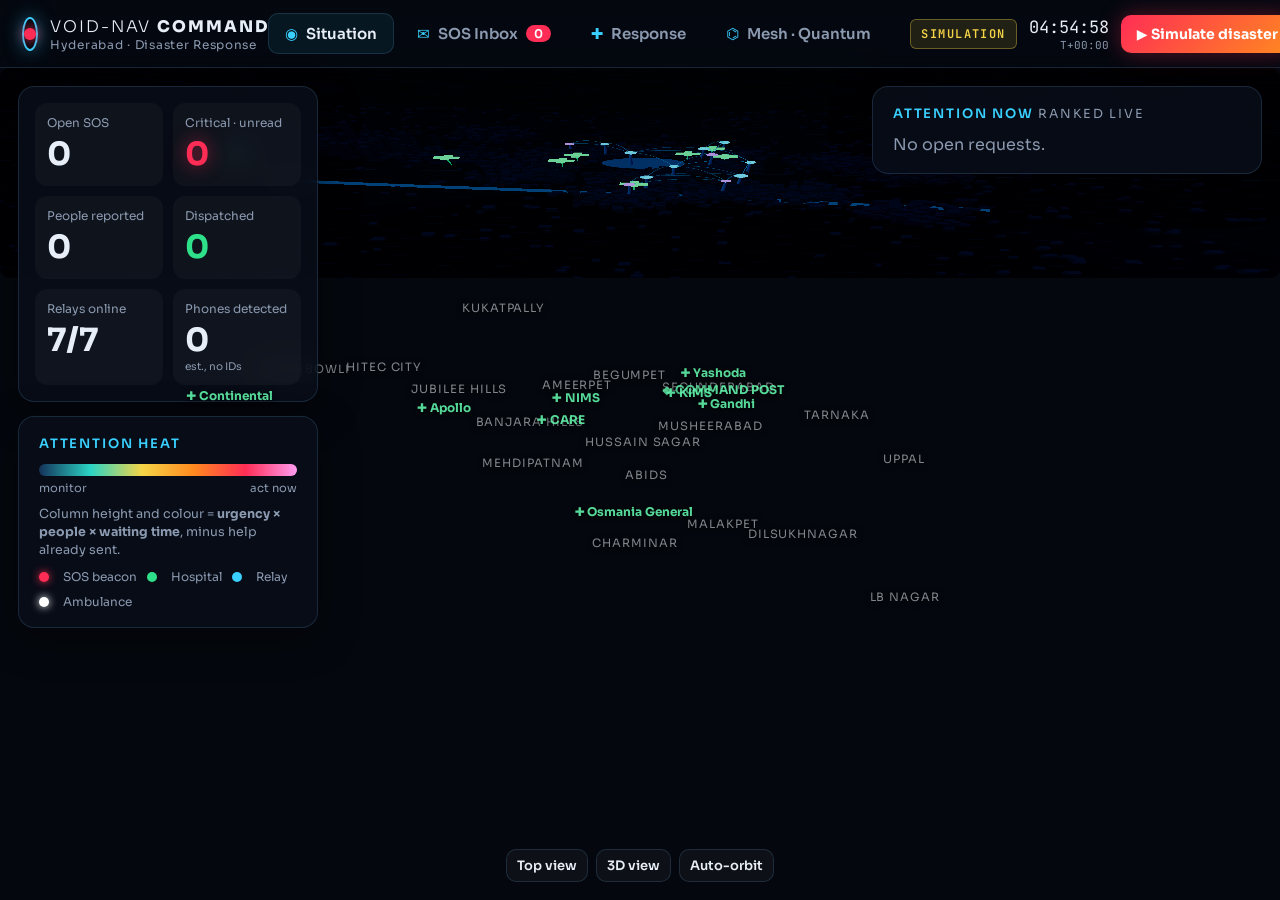
==== dashboard/index.html @ 53d283fa "Add VOID-NAV 3D command dashboard: attention heatmap, SOS inbox, response network, self-healing mesh" ====
<!DOCTYPE html>
<html lang="en"><head><meta charset="utf-8"><meta name="viewport" content="width=device-width,initial-scale=1">
<title>VOID-NAV Command · Hyderabad</title>
<link rel="stylesheet" href="fonts/fonts.css"><link rel="stylesheet" href="style.css">
<script type="importmap">{"imports":{"three":"./lib/three.module.js","three/addons/":"./lib/jsm/"}}</script>
</head><body>
<div id="flash"></div>
<header id="top">
  <div class="brand"><div class="logo"><span></span></div><div><div class="bname">VOID-NAV <b>COMMAND</b></div><div class="bsub">Hyderabad · Disaster Response</div></div></div>
  <nav id="tabs">
    <button data-tab="situation" class="on"><i>◉</i>Situation</button>
    <button data-tab="inbox"><i>✉</i>SOS Inbox <em id="badgeUnread">0</em></button>
    <button data-tab="resources"><i>✚</i>Response</button>
    <button data-tab="mesh"><i>⌬</i>Mesh · Quantum</button>
  </nav>
  <div class="ctrl">
    <div id="modeBadge" class="mode sim">SIMULATION</div>
    <div class="clock"><span id="clock">--:--:--</span><small id="elapsed">T+00:00</small></div>
    <button id="btnSim" class="pri">▶ Simulate disaster</button>
    <button id="btnHW" class="ghost">⚡ Connect hardware</button>
    <div class="voice"><span>VOICE</span>
      <select id="voiceLang"><option value="multi">EN·हिं·తె</option><option value="en">English</option><option value="hi">हिन्दी</option><option value="te">తెలుగు</option></select>
      <button id="btnMute" class="ghost sm">🔊</button></div>
  </div>
</header>

<main>
<!-- SITUATION -->
<section id="situation" class="tab on">
  <div id="three"></div>
  <div class="col left">
    <div class="panel kpis">
      <div class="k"><label>Open SOS</label><b id="kOpen">0</b></div>
      <div class="k crit"><label>Critical · unread</label><b id="kCrit">0</b></div>
      <div class="k"><label>People reported</label><b id="kPeople">0</b></div>
      <div class="k ok"><label>Dispatched</label><b id="kDisp">0</b></div>
      <div class="k"><label>Relays online</label><b id="kRelays">7/7</b></div>
      <div class="k"><label>Phones detected</label><b id="kPhones">0</b><small>est., no IDs</small></div>
    </div>
    <div class="panel legend"><h4>Attention heat</h4><div class="ramp"></div><div class="rl"><span>monitor</span><span>act now</span></div>
      <p>Column height and colour = <b>urgency × people × waiting time</b>, minus help already sent.</p>
      <div class="lg"><span class="dot sos"></span>SOS beacon <span class="dot hosp"></span>Hospital <span class="dot relay"></span>Relay <span class="dot amb"></span>Ambulance</div></div>
  </div>
  <div class="col right">
    <div class="panel attn"><h4>Attention now <small>ranked live</small></h4><div id="attnList"><p class="muted">Start the simulation or connect hardware.</p></div></div>
  </div>
  <div id="scenarioBanner" class="banner hidden"></div>
  <div class="viewbtns"><button id="vTop" class="ghost sm">Top view</button><button id="vTilt" class="ghost sm">3D view</button><button id="vSpin" class="ghost sm">Auto-orbit</button></div>
</section>

<!-- INBOX -->
<section id="inbox" class="tab">
  <div class="inboxwrap">
    <div class="list panel">
      <div class="filters"><button data-f="all" class="on">All</button><button data-f="crit">Critical</button><button data-f="unread">Unread</button><button data-f="read">Read</button><button data-f="disp">Dispatched</button></div>
      <div id="msgList"></div>
    </div>
    <div class="detail panel" id="detail"><div class="empty"><div class="big">✉</div><p>Select an SOS to open it.<br><span class="muted">Opening marks it <b>READ</b>. This can't be undone, and the survivor's node is notified.</span></p></div></div>
  </div>
</section>

<!-- RESOURCES -->
<section id="resources" class="tab">
  <div class="resgrid">
    <div class="panel"><h3>Hospitals <small>nearest to current hotspot</small></h3><div id="hospList"></div></div>
    <div class="panel"><h3>Ambulances</h3><div id="ambList"></div></div>
    <div class="panel"><h3>Agencies</h3><div id="agList"></div><h3 style="margin-top:22px">Coordination log</h3><div id="log"></div></div>
  </div>
  <p class="note">Links to hospitals, 108 and agencies are <b>simulated</b> in this demo: in the field they reach the command post's local network, or district systems when any backhaul exists. Hospital positions are approximate; bed counts are simulated.</p>
</section>

<!-- MESH & QUANTUM -->
<section id="mesh" class="tab">
  <div class="meshgrid">
    <div class="panel meshp">
      <h3>Self-healing LoRa mesh <small>click a relay to fail / restore it</small></h3>
      <svg id="meshSvg" viewBox="0 0 640 520"></svg>
      <div class="mstats"><div><label>Delivered</label><b id="mDel">0</b></div><div><label>Re-routes</label><b id="mRe">0</b></div><div><label>Duplicates dropped</label><b id="mDup">0</b></div><div><label>Avg hops</label><b id="mHops">–</b></div></div>
      <p class="note">Closer-only forwarding: each node knows its hop distance to the gateway and only forwards toward it. A failed relay misses its beacons, so neighbours recompute and traffic flows around it.</p>
    </div>
    <div class="panel qp">
      <h3>Quantum relay planner · QAOA <small>where should rescuers place the next relays?</small></h3>
      <div class="qtop">
        <div class="qinfo"><div><label>Candidate sites</label><b id="qN">8</b></div><div><label>Relays to place</label><b id="qK">3</b></div><div><label>Qubits</label><b id="qQ">8</b></div><div><label>Search space</label><b id="qS">256</b></div></div>
        <button id="btnQAOA" class="pri">⚛ Run QAOA</button>
      </div>
      <div class="circuit" id="circuit"></div>
      <div class="qrow">
        <div><h4>Energy landscape ⟨C⟩(γ, β)</h4><canvas id="land" width="300" height="230"></canvas></div>
        <div><h4>Measurement probabilities</h4><canvas id="hist" width="360" height="230"></canvas></div>
      </div>
      <div id="qResult" class="qres muted">Plans relays from the live survivor heat clusters. Statevector QAOA (p = 1) runs in the browser, the same maths as Qiskit Aer, and is checked against the exact answer.</div>
      <button id="btnDeploy" class="ghost" disabled>⤓ Show plan on 3D map</button>
    </div>
  </div>
</section>
</main>
<div id="toasts"></div>
<div id="hwHelp" class="hidden"></div>
<script type="module" src="js/app.js"></script>
</body></html>
---- dashboard/fonts/fonts.css ----
@font-face {
  font-family: 'JetBrains Mono';
  font-style: normal;
  font-weight: 400;
  font-display: swap;
  src: url(f0.woff2) format('woff2');
  unicode-range: U+0000-00FF, U+0131, U+0152-0153, U+02BB-02BC, U+02C6, U+02DA, U+02DC, U+0304, U+0308, U+0329, U+2000-206F, U+20AC, U+2122, U+2191, U+2193, U+2212, U+2215, U+FEFF, U+FFFD;
}
@font-face {
  font-family: 'JetBrains Mono';
  font-style: normal;
  font-weight: 600;
  font-display: swap;
  src: url(f1.woff2) format('woff2');
  unicode-range: U+0000-00FF, U+0131, U+0152-0153, U+02BB-02BC, U+02C6, U+02DA, U+02DC, U+0304, U+0308, U+0329, U+2000-206F, U+20AC, U+2122, U+2191, U+2193, U+2212, U+2215, U+FEFF, U+FFFD;
}
@font-face {
  font-family: 'Sora';
  font-style: normal;
  font-weight: 300;
  font-display: swap;
  src: url(f2.woff2) format('woff2');
  unicode-range: U+0000-00FF, U+0131, U+0152-0153, U+02BB-02BC, U+02C6, U+02DA, U+02DC, U+0304, U+0308, U+0329, U+2000-206F, U+20AC, U+2122, U+2191, U+2193, U+2212, U+2215, U+FEFF, U+FFFD;
}
@font-face {
  font-family: 'Sora';
  font-style: normal;
  font-weight: 400;
  font-display: swap;
  src: url(f3.woff2) format('woff2');
  unicode-range: U+0000-00FF, U+0131, U+0152-0153, U+02BB-02BC, U+02C6, U+02DA, U+02DC, U+0304, U+0308, U+0329, U+2000-206F, U+20AC, U+2122, U+2191, U+2193, U+2212, U+2215, U+FEFF, U+FFFD;
}
@font-face {
  font-family: 'Sora';
  font-style: normal;
  font-weight: 600;
  font-display: swap;
  src: url(f4.woff2) format('woff2');
  unicode-range: U+0000-00FF, U+0131, U+0152-0153, U+02BB-02BC, U+02C6, U+02DA, U+02DC, U+0304, U+0308, U+0329, U+2000-206F, U+20AC, U+2122, U+2191, U+2193, U+2212, U+2215, U+FEFF, U+FFFD;
}
@font-face {
  font-family: 'Sora';
  font-style: normal;
  font-weight: 700;
  font-display: swap;
  src: url(f5.woff2) format('woff2');
  unicode-range: U+0000-00FF, U+0131, U+0152-0153, U+02BB-02BC, U+02C6, U+02DA, U+02DC, U+0304, U+0308, U+0329, U+2000-206F, U+20AC, U+2122, U+2191, U+2193, U+2212, U+2215, U+FEFF, U+FFFD;
}
@font-face {
  font-family: 'Sora';
  font-style: normal;
  font-weight: 800;
  font-display: swap;
  src: url(f6.woff2) format('woff2');
  unicode-range: U+0000-00FF, U+0131, U+0152-0153, U+02BB-02BC, U+02C6, U+02DA, U+02DC, U+0304, U+0308, U+0329, U+2000-206F, U+20AC, U+2122, U+2191, U+2193, U+2212, U+2215, U+FEFF, U+FFFD;
}
---- dashboard/style.css ----
:root{--bg:#04070d;--panel:rgba(10,16,28,.74);--line:rgba(120,190,255,.16);--txt:#e8eef7;--mut:#8b9ab0;--cyan:#39d0ff;--teal:#2bd4c4;--yel:#f5d547;--org:#ff8a1f;--red:#ff2d55;--grn:#2fe08a;--vio:#a78bfa;
--f:'Sora','Noto Sans Telugu','Nirmala UI','Noto Sans Devanagari',system-ui,sans-serif;--m:'JetBrains Mono',monospace}
*{box-sizing:border-box;margin:0;padding:0}
html,body{height:100%;background:var(--bg);color:var(--txt);font-family:var(--f);overflow:hidden}
button{font-family:var(--f);cursor:pointer}
#top{position:fixed;top:0;left:0;right:0;height:68px;display:flex;align-items:center;gap:22px;padding:0 22px;background:linear-gradient(180deg,rgba(4,8,16,.96),rgba(4,8,16,.82));border-bottom:1px solid var(--line);z-index:20;backdrop-filter:blur(10px)}
.brand{display:flex;align-items:center;gap:12px;min-width:210px;white-space:nowrap}
.logo{width:34px;height:34px;border-radius:50%;border:2px solid var(--cyan);display:grid;place-items:center;box-shadow:0 0 18px rgba(57,208,255,.5)}
.logo span{width:12px;height:12px;border-radius:50%;background:var(--red);box-shadow:0 0 12px var(--red);animation:pulse 1.6s infinite}
.bname{font-size:16px;font-weight:300;letter-spacing:.12em}.bname b{font-weight:800}
.bsub{font-size:12px;color:var(--mut);letter-spacing:.06em}
#tabs{display:flex;gap:6px;flex:1;margin-left:14px}
#tabs button{white-space:nowrap;background:transparent;border:1px solid transparent;color:var(--mut);padding:10px 16px;border-radius:10px;font-size:15px;font-weight:600;display:flex;align-items:center;gap:8px}
#tabs button i{font-style:normal;color:var(--cyan)}
#tabs button.on{color:var(--txt);border-color:var(--line);background:rgba(57,208,255,.08)}
#tabs em{font-style:normal;background:var(--red);color:#fff;font-size:12px;border-radius:20px;padding:1px 8px;min-width:22px;text-align:center}
.ctrl{display:flex;align-items:center;gap:12px}
.mode{font-family:var(--m);font-size:12px;letter-spacing:.12em;padding:6px 10px;border-radius:6px;font-weight:600}
.mode.sim{background:rgba(245,213,71,.12);color:var(--yel);border:1px solid rgba(245,213,71,.35)}
.mode.live{background:rgba(47,224,138,.14);color:var(--grn);border:1px solid rgba(47,224,138,.4);animation:glow 2s infinite}
.clock{display:flex;flex-direction:column;align-items:flex-end;font-family:var(--m)}#clock{font-size:17px}.clock small{font-size:11px;color:var(--mut)}
.pri{white-space:nowrap;background:linear-gradient(135deg,#ff2d55,#ff8a1f);color:#fff;border:0;padding:10px 16px;border-radius:10px;font-weight:700;font-size:14px;box-shadow:0 0 22px rgba(255,45,85,.35)}
.ghost{white-space:nowrap;background:rgba(255,255,255,.04);color:var(--txt);border:1px solid var(--line);padding:10px 14px;border-radius:10px;font-weight:600;font-size:14px}
.ghost:hover{border-color:var(--cyan)}.sm{padding:7px 10px;font-size:13px}
.voice{display:flex;align-items:center;gap:6px;font-family:var(--m);font-size:11px;color:var(--mut)}
.voice select{background:#0b1322;color:var(--txt);border:1px solid var(--line);border-radius:8px;padding:7px;font-family:var(--f);font-size:13px}
main{position:fixed;top:68px;left:0;right:0;bottom:0}
.tab{position:absolute;inset:0;display:none}.tab.on{display:block}
.panel{background:var(--panel);border:1px solid var(--line);border-radius:16px;padding:18px 20px;backdrop-filter:blur(12px);box-shadow:0 10px 40px rgba(0,0,0,.35)}
h3{font-size:20px;font-weight:700;margin-bottom:14px;display:flex;align-items:baseline;gap:10px}h3 small,h4 small{font-size:12.5px;color:var(--mut);font-weight:400}
h4{font-size:13px;letter-spacing:.14em;text-transform:uppercase;color:var(--cyan);margin-bottom:12px;font-weight:600}
.muted{color:var(--mut)}.note{font-size:13px;color:var(--mut);line-height:1.5;margin-top:12px}
#three{position:absolute;inset:0}
.col{position:absolute;top:18px;display:flex;flex-direction:column;gap:14px;z-index:5}
.col.left{left:18px;width:300px}.col.right{right:18px;width:390px}
.kpis{display:grid;grid-template-columns:1fr 1fr;gap:10px;padding:16px}
.k{background:rgba(255,255,255,.03);border-radius:12px;padding:12px}.k label{display:block;font-size:12px;color:var(--mut);margin-bottom:4px}
.k b{font-size:32px;font-weight:700;font-family:var(--f)}.k small{display:block;font-size:10.5px;color:var(--mut)}
.k.crit b{color:var(--red);text-shadow:0 0 18px rgba(255,45,85,.6)}.k.ok b{color:var(--grn)}
.legend p{font-size:12.5px;color:var(--mut);line-height:1.45;margin-top:10px}
.ramp{height:12px;border-radius:6px;background:linear-gradient(90deg,#14325a,#2bd4c4,#f5d547,#ff8a1f,#ff2d55,#ff9cf0)}
.rl{display:flex;justify-content:space-between;font-size:11.5px;color:var(--mut);margin-top:5px}
.lg{display:flex;flex-wrap:wrap;gap:10px;font-size:12px;margin-top:10px;color:var(--mut);align-items:center}
.dot{display:inline-block;width:10px;height:10px;border-radius:50%;margin-right:4px}.dot.sos{background:var(--red);box-shadow:0 0 8px var(--red)}.dot.hosp{background:var(--grn)}.dot.relay{background:var(--cyan)}.dot.amb{background:#fff;box-shadow:0 0 8px #fff}
.attn{max-height:calc(100vh - 430px);overflow:auto}
.az{border:1px solid var(--line);border-radius:14px;padding:14px;margin-bottom:12px;background:rgba(255,255,255,.025);position:relative;overflow:hidden}
.az:before{content:'';position:absolute;left:0;top:0;bottom:0;width:4px;background:var(--c)}
.az .r{display:flex;justify-content:space-between;align-items:center}
.az .rank{font-family:var(--m);font-size:13px;color:var(--c)}.az .nm{font-size:19px;font-weight:700;margin:2px 0 6px}
.az .sc{font-size:26px;font-weight:800;color:var(--c)}
.az .why{font-size:13.5px;color:#c9d4e3;line-height:1.5}
.az .act{display:flex;gap:8px;margin-top:10px}
.banner{position:absolute;top:18px;left:50%;transform:translateX(-50%);z-index:6;padding:12px 22px;border-radius:12px;background:rgba(255,45,85,.14);border:1px solid rgba(255,45,85,.5);font-size:15px;font-weight:600;letter-spacing:.02em}
.banner.hidden{display:none}
.viewbtns{position:absolute;bottom:18px;left:50%;transform:translateX(-50%);display:flex;gap:8px;z-index:5}
#flash{position:fixed;inset:0;background:radial-gradient(circle,rgba(255,45,85,.35),transparent 70%);opacity:0;pointer-events:none;z-index:50;transition:opacity .6s}
/* toasts */
#toasts{position:fixed;right:18px;bottom:18px;width:380px;display:flex;flex-direction:column-reverse;gap:10px;z-index:30;pointer-events:none}
.toast{pointer-events:auto;background:rgba(10,16,28,.92);border:1px solid var(--line);border-left:4px solid var(--c);border-radius:12px;padding:12px 14px;animation:tin .45s cubic-bezier(.2,.9,.3,1.2);cursor:pointer;backdrop-filter:blur(10px)}
.toast.crit{background:rgba(60,8,20,.92);border-color:rgba(255,45,85,.6);box-shadow:0 0 30px rgba(255,45,85,.35);animation:tin .45s cubic-bezier(.2,.9,.3,1.2),cg 1.2s infinite}
.toast .t1{display:flex;justify-content:space-between;font-family:var(--m);font-size:12px;color:var(--c);font-weight:600}
.toast .t2{font-size:16px;font-weight:700;margin:4px 0 2px}.toast .t3{font-size:13.5px;color:#c9d4e3}
.toast.out{animation:tout .4s forwards}
/* inbox */
.inboxwrap{position:absolute;inset:18px;display:grid;grid-template-columns:470px 1fr;gap:18px}
.list{display:flex;flex-direction:column;overflow:hidden;padding:14px}
.filters{display:flex;gap:6px;margin-bottom:12px;flex-wrap:wrap}
.filters button{background:transparent;border:1px solid var(--line);color:var(--mut);border-radius:20px;padding:6px 12px;font-size:13px;font-weight:600}
.filters button.on{background:rgba(57,208,255,.12);color:var(--txt);border-color:var(--cyan)}
#msgList{overflow:auto;flex:1;padding-right:4px}
.mi{border:1px solid var(--line);border-left:4px solid var(--c);border-radius:12px;padding:12px 14px;margin-bottom:9px;cursor:pointer;background:rgba(255,255,255,.02);transition:.15s}
.mi:hover,.mi.sel{background:rgba(57,208,255,.08)}
.mi.unread{background:rgba(255,255,255,.05)}.mi.unread .mt{font-weight:800}
.mi .mr{display:flex;justify-content:space-between;align-items:center;font-size:12px;font-family:var(--m)}
.mi .mt{font-size:16px;font-weight:600;margin:5px 0 3px}.mi .ms{font-size:13.5px;color:#c9d4e3;white-space:nowrap;overflow:hidden;text-overflow:ellipsis}
.pill{font-family:var(--m);font-size:11px;font-weight:600;padding:3px 8px;border-radius:20px;letter-spacing:.06em}
.st-UNREAD{background:rgba(57,208,255,.15);color:var(--cyan)}.st-READ{background:rgba(255,138,31,.18);color:var(--org)}.st-DISPATCHED{background:rgba(47,224,138,.16);color:var(--grn)}
.src{font-family:var(--m);font-size:10.5px;padding:2px 6px;border-radius:4px;margin-left:6px}.src.live{background:rgba(47,224,138,.2);color:var(--grn)}.src.sim{background:rgba(245,213,71,.15);color:var(--yel)}
.detail{overflow:auto;padding:26px 30px}
.empty{height:100%;display:grid;place-items:center;text-align:center;font-size:17px;line-height:1.6}.empty .big{font-size:60px;color:var(--cyan);opacity:.5}
.dh{display:flex;justify-content:space-between;align-items:flex-start;gap:20px}
.dcat{font-size:34px;font-weight:800;margin:6px 0}
.quote{font-family:var(--f);font-size:24px;line-height:1.45;padding:18px 22px;border-radius:14px;background:rgba(255,255,255,.04);border:1px solid var(--line);margin:16px 0 6px}
.gloss{font-size:15px;color:var(--mut);margin-bottom:16px}
.facts{display:grid;grid-template-columns:repeat(4,1fr);gap:12px;margin:16px 0}
.facts div{background:rgba(255,255,255,.03);border-radius:12px;padding:12px}.facts label{display:block;font-size:12px;color:var(--mut);margin-bottom:4px}.facts b{font-size:20px}
.near{display:grid;grid-template-columns:1fr 1fr;gap:14px;margin-top:8px}
.near .nb{background:rgba(255,255,255,.03);border-radius:12px;padding:14px}.near .row{display:flex;justify-content:space-between;font-size:14.5px;padding:6px 0;border-bottom:1px solid rgba(255,255,255,.05)}
.dispatch{margin-top:18px;display:flex;gap:12px;align-items:center;flex-wrap:wrap}
.dispatch select{background:#0b1322;color:var(--txt);border:1px solid var(--line);border-radius:10px;padding:11px;font-family:var(--f);font-size:15px;min-width:300px}
.go{background:linear-gradient(135deg,#1fbf73,#2fe08a);color:#04130b;border:0;padding:12px 20px;border-radius:10px;font-weight:800;font-size:15px}
.go:disabled{opacity:.35;cursor:default}
.leds{display:flex;gap:16px;align-items:center;font-size:14px;color:var(--mut);margin-top:16px}
.led{width:16px;height:16px;border-radius:50%;background:#1d2533;display:inline-block;margin-right:6px;vertical-align:middle}
.led.o{background:var(--org);box-shadow:0 0 14px var(--org)}.led.g{background:var(--grn);box-shadow:0 0 14px var(--grn)}
/* resources */
.resgrid{position:absolute;inset:18px 18px 60px;display:grid;grid-template-columns:1.2fr 1fr 1fr;gap:18px}
.resgrid .panel{overflow:auto}
.hc{border:1px solid var(--line);border-radius:12px;padding:12px 14px;margin-bottom:10px;display:grid;grid-template-columns:1fr auto;gap:4px 12px}
.hc .hn{font-size:16px;font-weight:700}.hc .ha{font-size:13px;color:var(--mut)}.hc .hb{font-size:22px;font-weight:800;color:var(--grn);text-align:right}.hc .hb small{display:block;font-size:11px;color:var(--mut);font-weight:400}
.hc .hl{grid-column:1/3;display:flex;gap:8px;align-items:center;font-size:12.5px;color:var(--mut)}
.bar{height:6px;border-radius:4px;background:rgba(255,255,255,.08);overflow:hidden;grid-column:1/3}.bar i{display:block;height:100%;background:linear-gradient(90deg,var(--grn),var(--yel),var(--red))}
.ac{display:flex;justify-content:space-between;align-items:center;border:1px solid var(--line);border-radius:12px;padding:11px 14px;margin-bottom:9px}
.ac .an{font-weight:700;font-size:15.5px}.ac .as{font-size:13px;color:var(--mut)}
.sa{background:rgba(47,224,138,.15);color:var(--grn)}.se{background:rgba(255,138,31,.18);color:var(--org)}.ss{background:rgba(57,208,255,.15);color:var(--cyan)}
#log{font-family:var(--m);font-size:12.5px;line-height:1.7;color:#c9d4e3;max-height:260px;overflow:auto}
#log div span{color:var(--mut)}
.resources .note{position:absolute}
#resources>.note{position:absolute;left:24px;right:24px;bottom:16px}
/* mesh */
.meshgrid{position:absolute;inset:18px;display:grid;grid-template-columns:1fr 1.05fr;gap:18px}
.meshp,.qp{overflow:auto}
#meshSvg{width:100%;height:auto;max-height:calc(100vh - 330px);background:radial-gradient(circle at 50% 40%,rgba(57,208,255,.06),transparent 70%);border-radius:12px}
.mstats,.qinfo{display:grid;grid-template-columns:repeat(4,1fr);gap:10px;margin-top:12px}
.mstats div,.qinfo div{background:rgba(255,255,255,.03);border-radius:10px;padding:10px}.mstats label,.qinfo label{display:block;font-size:11.5px;color:var(--mut)}.mstats b,.qinfo b{font-size:24px}
.qtop{display:flex;gap:14px;align-items:flex-end}.qtop .qinfo{flex:1;margin:0}
.circuit{height:110px;margin:12px 0;border-radius:12px;background:rgba(0,0,0,.25);position:relative;overflow:hidden}
.qrow{display:grid;grid-template-columns:300px 1fr;gap:16px}
canvas{background:rgba(0,0,0,.25);border-radius:10px;width:100%;max-height:210px}
.qres{font-size:15px;line-height:1.55;margin:14px 0;padding:14px 16px;border-radius:12px;background:rgba(167,139,250,.08);border:1px solid rgba(167,139,250,.3)}
.qres b{color:var(--vio)}
/* labels */
.lbl{font-family:var(--f);font-size:11.5px;color:rgba(232,238,247,.55);letter-spacing:.08em;text-transform:uppercase;text-shadow:0 1px 6px #000;pointer-events:none;white-space:nowrap}
.lbl.h{color:#5ff0a8;text-transform:none;letter-spacing:0;font-weight:700;font-size:12px;opacity:.9}
.lbl.a{background:var(--c);color:#fff;font-weight:800;padding:3px 9px;border-radius:20px;font-size:13px;letter-spacing:.05em;box-shadow:0 0 18px var(--c)}
.lbl.q{color:var(--vio);font-weight:800;font-size:13px}
#hwHelp{position:fixed;top:80px;right:18px;width:420px;z-index:40}#hwHelp.hidden{display:none}
@keyframes pulse{50%{opacity:.35;transform:scale(.8)}}
@keyframes glow{50%{box-shadow:0 0 18px rgba(47,224,138,.45)}}
@keyframes tin{from{transform:translateX(120%);opacity:0}}
@keyframes tout{to{transform:translateX(120%);opacity:0}}
@keyframes cg{50%{box-shadow:0 0 50px rgba(255,45,85,.6)}}
::-webkit-scrollbar{width:8px}::-webkit-scrollbar-thumb{background:rgba(120,190,255,.2);border-radius:8px}
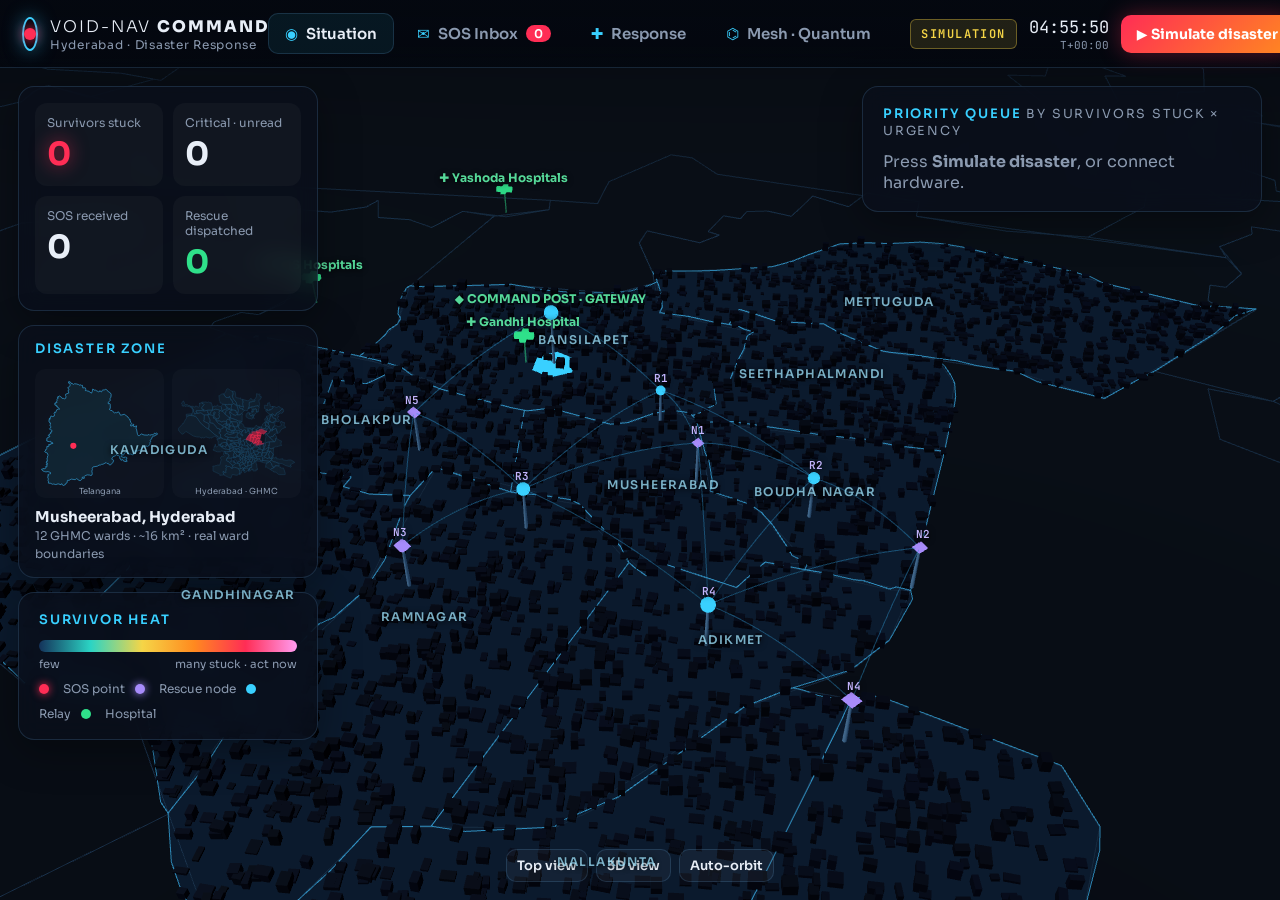
==== commit 1f0386db: "Dashboard v2: Hyderabad Musheerabad zone map, survivor pins, 16-byte compression view, critical-only" ====
--- a/dashboard/index.html
+++ b/dashboard/index.html
@@ -5,6 +5,7 @@
 <script type="importmap">{"imports":{"three":"./lib/three.module.js","three/addons/":"./lib/jsm/"}}</script>
 </head><body>
 <div id="flash"></div>
+<div id="intro" class="hidden"><svg id="introSvg" viewBox="0 0 1000 700"></svg><div id="introCap"></div></div>
 <header id="top">
   <div class="brand"><div class="logo"><span></span></div><div><div class="bname">VOID-NAV <b>COMMAND</b></div><div class="bsub">Hyderabad · Disaster Response</div></div></div>
   <nav id="tabs">
@@ -30,21 +31,22 @@
   <div id="three"></div>
   <div class="col left">
     <div class="panel kpis">
-      <div class="k"><label>Open SOS</label><b id="kOpen">0</b></div>
-      <div class="k crit"><label>Critical · unread</label><b id="kCrit">0</b></div>
-      <div class="k"><label>People reported</label><b id="kPeople">0</b></div>
-      <div class="k ok"><label>Dispatched</label><b id="kDisp">0</b></div>
-      <div class="k"><label>Relays online</label><b id="kRelays">7/7</b></div>
-      <div class="k"><label>Phones detected</label><b id="kPhones">0</b><small>est., no IDs</small></div>
+      <div class="k crit"><label>Survivors stuck</label><b id="kStuck">0</b></div>
+      <div class="k"><label>Critical · unread</label><b id="kCrit">0</b></div>
+      <div class="k"><label>SOS received</label><b id="kOpen">0</b></div>
+      <div class="k ok"><label>Rescue dispatched</label><b id="kDisp">0</b></div>
     </div>
-    <div class="panel legend"><h4>Attention heat</h4><div class="ramp"></div><div class="rl"><span>monitor</span><span>act now</span></div>
-      <p>Column height and colour = <b>urgency × people × waiting time</b>, minus help already sent.</p>
-      <div class="lg"><span class="dot sos"></span>SOS beacon <span class="dot hosp"></span>Hospital <span class="dot relay"></span>Relay <span class="dot amb"></span>Ambulance</div></div>
+    <div class="panel ctx"><h4>Disaster zone</h4>
+      <div class="ctxmaps"><svg id="ctxTel" viewBox="0 0 200 200"></svg><svg id="ctxHyd" viewBox="0 0 200 200"></svg></div>
+      <div class="ctxcap"><b>Musheerabad, Hyderabad</b><span>12 GHMC wards · ~16 km² · real ward boundaries</span></div></div>
+    <div class="panel legend"><h4>Survivor heat</h4><div class="ramp"></div><div class="rl"><span>few</span><span>many stuck · act now</span></div>
+      <div class="lg"><span class="dot sos"></span>SOS point <span class="dot node"></span>Rescue node <span class="dot relay"></span>Relay <span class="dot hosp"></span>Hospital</div></div>
   </div>
   <div class="col right">
-    <div class="panel attn"><h4>Attention now <small>ranked live</small></h4><div id="attnList"><p class="muted">Start the simulation or connect hardware.</p></div></div>
+    <div class="panel attn"><h4>Priority queue <small>by survivors stuck × urgency</small></h4><div id="attnList"><p class="muted">Press <b>Simulate disaster</b>, or connect hardware.</p></div></div>
   </div>
   <div id="scenarioBanner" class="banner hidden"></div>
+  <div id="sc" class="panel sc hidden"></div>
   <div class="viewbtns"><button id="vTop" class="ghost sm">Top view</button><button id="vTilt" class="ghost sm">3D view</button><button id="vSpin" class="ghost sm">Auto-orbit</button></div>
 </section>
 
@@ -97,5 +99,5 @@
 </main>
 <div id="toasts"></div>
 <div id="hwHelp" class="hidden"></div>
-<script type="module" src="js/app.js"></script>
+<script type="module" src="js/app2.js"></script>
 </body></html>
--- a/dashboard/style.css
+++ b/dashboard/style.css
@@ -116,7 +116,7 @@
 .qtop{display:flex;gap:14px;align-items:flex-end}.qtop .qinfo{flex:1;margin:0}
 .circuit{height:110px;margin:12px 0;border-radius:12px;background:rgba(0,0,0,.25);position:relative;overflow:hidden}
 .qrow{display:grid;grid-template-columns:300px 1fr;gap:16px}
-canvas{background:rgba(0,0,0,.25);border-radius:10px;width:100%;max-height:210px}
+#mesh canvas{background:rgba(0,0,0,.25);border-radius:10px;width:100%;max-height:210px}
 .qres{font-size:15px;line-height:1.55;margin:14px 0;padding:14px 16px;border-radius:12px;background:rgba(167,139,250,.08);border:1px solid rgba(167,139,250,.3)}
 .qres b{color:var(--vio)}
 /* labels */
@@ -131,3 +131,47 @@
 @keyframes tout{to{transform:translateX(120%);opacity:0}}
 @keyframes cg{50%{box-shadow:0 0 50px rgba(255,45,85,.6)}}
 ::-webkit-scrollbar{width:8px}::-webkit-scrollbar-thumb{background:rgba(120,190,255,.2);border-radius:8px}
+
+.dot.node{background:var(--vio);box-shadow:0 0 8px var(--vio)}
+.kpis{grid-template-columns:1fr 1fr}
+.ctx{padding:14px 16px}.ctxmaps{display:grid;grid-template-columns:1fr 1fr;gap:8px}.ctxmaps svg{width:100%;background:rgba(255,255,255,.02);border-radius:10px}
+.ctxcap{margin-top:8px;font-size:13px;line-height:1.4}.ctxcap b{display:block;font-size:15px}.ctxcap span{color:var(--mut);font-size:12px}
+.col.right{width:400px}.attn{max-height:calc(100vh - 110px)}
+.qz{border:1px solid var(--line);border-radius:14px;padding:14px 16px;margin-bottom:12px;background:rgba(255,255,255,.025);position:relative;overflow:hidden;cursor:pointer;transition:.2s}
+.qz:hover{border-color:var(--c)}.qz:before{content:'';position:absolute;left:0;top:0;bottom:0;width:4px;background:var(--c)}
+.qz .r{display:flex;justify-content:space-between;align-items:baseline}.qz .nm{font-size:19px;font-weight:700}.qz .cnt{font-size:30px;font-weight:800;color:var(--c);line-height:1}
+.qz .cnt small{font-size:12px;font-weight:500;color:var(--mut);display:block;text-align:right}
+.qz .why{font-size:13.5px;color:#c9d4e3;margin-top:6px;line-height:1.5}.qz .tags{display:flex;gap:6px;flex-wrap:wrap;margin-top:8px}
+.tg{font-family:var(--m);font-size:11px;padding:3px 8px;border-radius:20px;background:rgba(255,255,255,.06);color:#d6deea}
+.tg.r{background:rgba(255,45,85,.18);color:#ff7a92}
+/* pins */
+.pin{transform:translateY(-8px);display:flex;align-items:center;gap:8px;padding:6px 12px 6px 6px;border-radius:30px;background:rgba(8,12,22,.88);border:2px solid var(--c);box-shadow:0 0 22px var(--c);font-family:var(--f);color:#fff;white-space:nowrap;animation:pinin .6s cubic-bezier(.2,1.4,.4,1)}
+.pin i{font-style:normal;display:grid;place-items:center;min-width:34px;height:34px;border-radius:50%;background:var(--c);font-weight:800;font-size:16px;color:#fff}
+.pin span{font-size:13px;font-weight:600;line-height:1.15}.pin span small{display:block;font-size:11px;color:#aab6c8;font-weight:400}
+.lbl.w{font-size:12px;color:rgba(160,230,255,.75);letter-spacing:.12em;font-weight:600}
+.lbl.nd{font-family:var(--m);font-size:11px;color:#c4b5fd;font-weight:600;text-transform:none;letter-spacing:0}
+/* semantic compression card */
+.sc{position:absolute;left:50%;bottom:16px;transform:translateX(-50%);width:min(820px,calc(100vw - 800px));min-width:620px;z-index:6;padding:16px 20px}
+.sc.hidden{display:none}
+.sc .h{display:flex;justify-content:space-between;align-items:center;margin-bottom:10px}
+.sc .h b{font-size:13px;letter-spacing:.14em;color:var(--vio);text-transform:uppercase}.sc .h span{font-family:var(--m);font-size:12px;color:var(--mut)}
+.sc .raw{font-size:17px;line-height:1.45;padding:10px 14px;border-radius:10px;background:rgba(255,255,255,.04);min-height:46px}
+.sc .raw mark{background:rgba(167,139,250,.28);color:#fff;border-radius:4px;padding:0 3px;box-shadow:0 0 12px rgba(167,139,250,.5)}
+.sc .fields{display:flex;gap:8px;flex-wrap:wrap;margin:10px 0}
+.sc .fd{font-family:var(--m);font-size:12.5px;padding:5px 10px;border-radius:8px;background:rgba(43,212,196,.12);color:#9ff3e8;opacity:0;transform:translateY(6px);transition:.35s}
+.sc .fd.on{opacity:1;transform:none}
+.sc .bytes{display:grid;grid-template-columns:repeat(16,1fr);gap:4px}
+.sc .by{text-align:center;opacity:0;transform:scale(.6);transition:.25s}
+.sc .by.on{opacity:1;transform:none}
+.sc .by b{display:block;font-family:var(--m);font-size:14px;padding:8px 0;border-radius:6px;background:var(--bc);color:#04070d;font-weight:700}
+.sc .by small{display:block;font-size:9.5px;color:var(--mut);margin-top:3px;font-family:var(--m)}
+.sc .f{display:flex;justify-content:space-between;margin-top:10px;font-size:13px;color:var(--mut)}.sc .f b{color:var(--grn)}
+#intro{position:fixed;inset:0;background:#04070d;z-index:60;display:grid;place-items:center;transition:opacity .9s}
+#intro.hidden{display:none}#intro.fade{opacity:0}
+#introSvg{width:min(1100px,92vw);height:auto}
+#introCap{position:absolute;bottom:9vh;left:0;right:0;text-align:center;font-size:28px;font-weight:700;letter-spacing:.04em}
+#introCap small{display:block;font-size:15px;color:var(--mut);font-weight:400;margin-top:8px;letter-spacing:.1em}
+@keyframes pinin{from{transform:translateY(-30px) scale(.4);opacity:0}}
+@keyframes draw{to{stroke-dashoffset:0}}
+#three canvas{position:absolute!important;top:0;left:0;display:block}
+#scenarioBanner{white-space:nowrap}
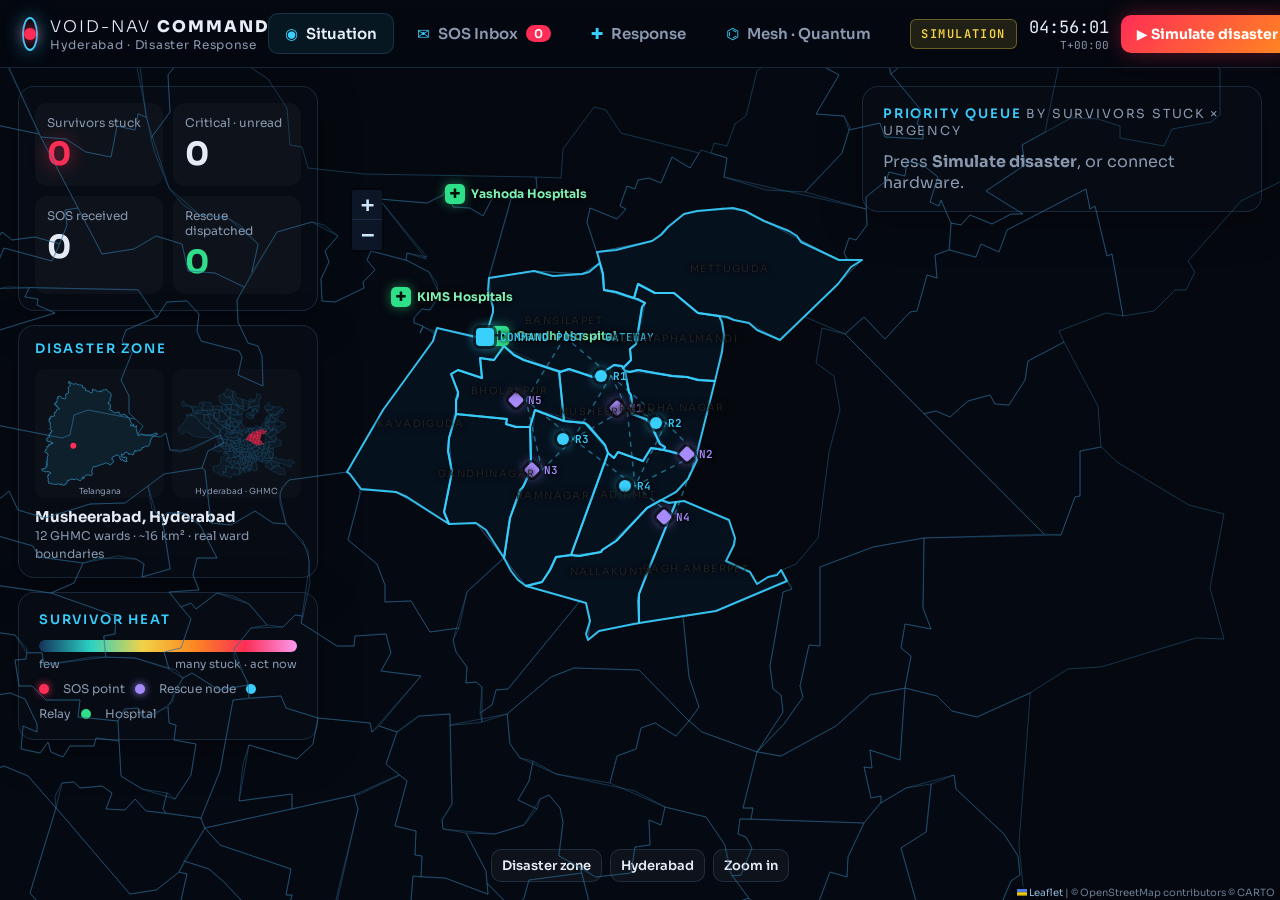
==== commit d6f2951b: "Dashboard: replace 3D scene with 2D Leaflet street map of the Musheerabad zone Co-Authored-By: Claud" ====
--- a/dashboard/index.html
+++ b/dashboard/index.html
@@ -1,8 +1,8 @@
 <!DOCTYPE html>
 <html lang="en"><head><meta charset="utf-8"><meta name="viewport" content="width=device-width,initial-scale=1">
 <title>VOID-NAV Command · Hyderabad</title>
-<link rel="stylesheet" href="fonts/fonts.css"><link rel="stylesheet" href="style.css">
-<script type="importmap">{"imports":{"three":"./lib/three.module.js","three/addons/":"./lib/jsm/"}}</script>
+<link rel="stylesheet" href="fonts/fonts.css"><link rel="stylesheet" href="style.css?v=3">
+<link rel="stylesheet" href="lib/leaflet.css"><script src="lib/leaflet.js"></script>
 </head><body>
 <div id="flash"></div>
 <div id="intro" class="hidden"><svg id="introSvg" viewBox="0 0 1000 700"></svg><div id="introCap"></div></div>
@@ -99,5 +99,5 @@
 </main>
 <div id="toasts"></div>
 <div id="hwHelp" class="hidden"></div>
-<script type="module" src="js/app2.js"></script>
+<script type="module" src="js/app2.js?v=3"></script>
 </body></html>
--- a/dashboard/style.css
+++ b/dashboard/style.css
@@ -175,3 +175,33 @@
 @keyframes draw{to{stroke-dashoffset:0}}
 #three canvas{position:absolute!important;top:0;left:0;display:block}
 #scenarioBanner{white-space:nowrap}
+/* ---- 2D map ---- */
+#three.leaflet-container{background:#05080f;font-family:inherit}
+.leaflet-control-attribution{background:rgba(5,8,15,.7)!important;color:#6b7f96!important;font-size:10px}.leaflet-control-attribution a{color:#8fb8d8!important}
+.leaflet-bar a{background:#0d1626!important;color:#cfe6ff!important;border-color:#1d2c44!important}
+#three .leaflet-control-zoom{margin-top:120px;margin-left:350px}
+.wlbl{background:none!important;border:0!important;box-shadow:none!important;color:#9fd6ff;font:700 11px/1 inherit;letter-spacing:.14em;text-transform:uppercase;text-shadow:0 0 4px #000,0 0 8px #000}
+.wlbl:before{display:none}
+.heat{mix-blend-mode:screen}
+.nd2{position:absolute;transform:translate(-50%,-50%);display:flex;align-items:center;gap:6px;white-space:nowrap}
+.nd2 b{width:12px;height:12px;border-radius:50%;background:var(--c);box-shadow:0 0 0 3px rgba(0,0,0,.6),0 0 12px var(--c);animation:pulse2 2s infinite}
+.nd2.node b{border-radius:3px;transform:rotate(45deg)}
+.nd2.gw b{width:18px;height:18px;border-radius:4px}
+.nd2 span{font:600 11px 'JetBrains Mono',monospace;color:var(--c);text-shadow:0 0 4px #000,0 0 6px #000}
+.nd2.down b{background:#7a2a3a;box-shadow:none;animation:none}.nd2.down span{color:#7a2a3a;text-decoration:line-through}
+@keyframes pulse2{50%{box-shadow:0 0 0 3px rgba(0,0,0,.6),0 0 22px var(--c)}}
+.hs2{position:absolute;transform:translate(-50%,-50%);display:flex;align-items:center;gap:6px;white-space:nowrap}
+.hs2 b{width:20px;height:20px;border-radius:5px;background:#2fe08a;color:#04120a;display:grid;place-items:center;font-size:13px;box-shadow:0 0 12px #2fe08a88}
+.hs2 span{font-weight:700;font-size:12px;color:#7ff0b4;text-shadow:0 0 4px #000,0 0 6px #000}
+.pin2{position:absolute;transform:translate(-50%,-100%)}
+.pin2 .pulse{position:absolute;left:50%;bottom:-8px;width:16px;height:16px;margin-left:-8px;border-radius:50%;background:var(--c);box-shadow:0 0 0 0 var(--c);animation:ring2 1.8s infinite}
+@keyframes ring2{0%{box-shadow:0 0 0 0 color-mix(in srgb,var(--c) 70%,transparent)}100%{box-shadow:0 0 0 34px transparent}}
+.pin2 .pin{position:relative;margin-bottom:16px;cursor:pointer}
+.amb2{position:absolute;transform:translate(-50%,-50%);font-size:20px;white-space:nowrap;filter:drop-shadow(0 0 6px #ff2d55)}.amb2 span{font:600 10px 'JetBrains Mono',monospace;color:#fff;background:#ff2d55;border-radius:4px;padding:1px 4px;margin-left:4px}
+.q2{position:absolute;transform:translate(-50%,-50%);white-space:nowrap;display:flex;gap:6px;align-items:center}.q2 b{color:#a78bfa;font-size:20px;text-shadow:0 0 10px #a78bfa}.q2 span{color:#d6c8ff;font-weight:700;font-size:12px;text-shadow:0 0 4px #000}
+#situation .panel,#situation .sc,#situation .ctx{background:rgba(7,11,20,.94)!important;backdrop-filter:blur(6px)}
+.sc{width:min(760px,calc(100vw - 820px))!important;min-width:560px!important}
+.pin2 .pin{padding:3px 9px 3px 3px;gap:6px;border-width:1.5px}
+.pin2 .pin i{min-width:26px;height:26px;font-size:13px}
+.pin2 .pin span{font-size:12px}.pin2 .pin span small{font-size:10px}
+.wlbl{font-size:10px;opacity:.75}
--- a/dashboard/lib/leaflet.css
+++ b/dashboard/lib/leaflet.css
@@ -0,0 +1,661 @@
+/* required styles */
+
+.leaflet-pane,
+.leaflet-tile,
+.leaflet-marker-icon,
+.leaflet-marker-shadow,
+.leaflet-tile-container,
+.leaflet-pane > svg,
+.leaflet-pane > canvas,
+.leaflet-zoom-box,
+.leaflet-image-layer,
+.leaflet-layer {
+	position: absolute;
+	left: 0;
+	top: 0;
+	}
+.leaflet-container {
+	overflow: hidden;
+	}
+.leaflet-tile,
+.leaflet-marker-icon,
+.leaflet-marker-shadow {
+	-webkit-user-select: none;
+	   -moz-user-select: none;
+	        user-select: none;
+	  -webkit-user-drag: none;
+	}
+/* Prevents IE11 from highlighting tiles in blue */
+.leaflet-tile::selection {
+	background: transparent;
+}
+/* Safari renders non-retina tile on retina better with this, but Chrome is worse */
+.leaflet-safari .leaflet-tile {
+	image-rendering: -webkit-optimize-contrast;
+	}
+/* hack that prevents hw layers "stretching" when loading new tiles */
+.leaflet-safari .leaflet-tile-container {
+	width: 1600px;
+	height: 1600px;
+	-webkit-transform-origin: 0 0;
+	}
+.leaflet-marker-icon,
+.leaflet-marker-shadow {
+	display: block;
+	}
+/* .leaflet-container svg: reset svg max-width decleration shipped in Joomla! (joomla.org) 3.x */
+/* .leaflet-container img: map is broken in FF if you have max-width: 100% on tiles */
+.leaflet-container .leaflet-overlay-pane svg {
+	max-width: none !important;
+	max-height: none !important;
+	}
+.leaflet-container .leaflet-marker-pane img,
+.leaflet-container .leaflet-shadow-pane img,
+.leaflet-container .leaflet-tile-pane img,
+.leaflet-container img.leaflet-image-layer,
+.leaflet-container .leaflet-tile {
+	max-width: none !important;
+	max-height: none !important;
+	width: auto;
+	padding: 0;
+	}
+
+.leaflet-container img.leaflet-tile {
+	/* See: https://bugs.chromium.org/p/chromium/issues/detail?id=600120 */
+	mix-blend-mode: plus-lighter;
+}
+
+.leaflet-container.leaflet-touch-zoom {
+	-ms-touch-action: pan-x pan-y;
+	touch-action: pan-x pan-y;
+	}
+.leaflet-container.leaflet-touch-drag {
+	-ms-touch-action: pinch-zoom;
+	/* Fallback for FF which doesn't support pinch-zoom */
+	touch-action: none;
+	touch-action: pinch-zoom;
+}
+.leaflet-container.leaflet-touch-drag.leaflet-touch-zoom {
+	-ms-touch-action: none;
+	touch-action: none;
+}
+.leaflet-container {
+	-webkit-tap-highlight-color: transparent;
+}
+.leaflet-container a {
+	-webkit-tap-highlight-color: rgba(51, 181, 229, 0.4);
+}
+.leaflet-tile {
+	filter: inherit;
+	visibility: hidden;
+	}
+.leaflet-tile-loaded {
+	visibility: inherit;
+	}
+.leaflet-zoom-box {
+	width: 0;
+	height: 0;
+	-moz-box-sizing: border-box;
+	     box-sizing: border-box;
+	z-index: 800;
+	}
+/* workaround for https://bugzilla.mozilla.org/show_bug.cgi?id=888319 */
+.leaflet-overlay-pane svg {
+	-moz-user-select: none;
+	}
+
+.leaflet-pane         { z-index: 400; }
+
+.leaflet-tile-pane    { z-index: 200; }
+.leaflet-overlay-pane { z-index: 400; }
+.leaflet-shadow-pane  { z-index: 500; }
+.leaflet-marker-pane  { z-index: 600; }
+.leaflet-tooltip-pane   { z-index: 650; }
+.leaflet-popup-pane   { z-index: 700; }
+
+.leaflet-map-pane canvas { z-index: 100; }
+.leaflet-map-pane svg    { z-index: 200; }
+
+.leaflet-vml-shape {
+	width: 1px;
+	height: 1px;
+	}
+.lvml {
+	behavior: url(#default#VML);
+	display: inline-block;
+	position: absolute;
+	}
+
+
+/* control positioning */
+
+.leaflet-control {
+	position: relative;
+	z-index: 800;
+	pointer-events: visiblePainted; /* IE 9-10 doesn't have auto */
+	pointer-events: auto;
+	}
+.leaflet-top,
+.leaflet-bottom {
+	position: absolute;
+	z-index: 1000;
+	pointer-events: none;
+	}
+.leaflet-top {
+	top: 0;
+	}
+.leaflet-right {
+	right: 0;
+	}
+.leaflet-bottom {
+	bottom: 0;
+	}
+.leaflet-left {
+	left: 0;
+	}
+.leaflet-control {
+	float: left;
+	clear: both;
+	}
+.leaflet-right .leaflet-control {
+	float: right;
+	}
+.leaflet-top .leaflet-control {
+	margin-top: 10px;
+	}
+.leaflet-bottom .leaflet-control {
+	margin-bottom: 10px;
+	}
+.leaflet-left .leaflet-control {
+	margin-left: 10px;
+	}
+.leaflet-right .leaflet-control {
+	margin-right: 10px;
+	}
+
+
+/* zoom and fade animations */
+
+.leaflet-fade-anim .leaflet-popup {
+	opacity: 0;
+	-webkit-transition: opacity 0.2s linear;
+	   -moz-transition: opacity 0.2s linear;
+	        transition: opacity 0.2s linear;
+	}
+.leaflet-fade-anim .leaflet-map-pane .leaflet-popup {
+	opacity: 1;
+	}
+.leaflet-zoom-animated {
+	-webkit-transform-origin: 0 0;
+	    -ms-transform-origin: 0 0;
+	        transform-origin: 0 0;
+	}
+svg.leaflet-zoom-animated {
+	will-change: transform;
+}
+
+.leaflet-zoom-anim .leaflet-zoom-animated {
+	-webkit-transition: -webkit-transform 0.25s cubic-bezier(0,0,0.25,1);
+	   -moz-transition:    -moz-transform 0.25s cubic-bezier(0,0,0.25,1);
+	        transition:         transform 0.25s cubic-bezier(0,0,0.25,1);
+	}
+.leaflet-zoom-anim .leaflet-tile,
+.leaflet-pan-anim .leaflet-tile {
+	-webkit-transition: none;
+	   -moz-transition: none;
+	        transition: none;
+	}
+
+.leaflet-zoom-anim .leaflet-zoom-hide {
+	visibility: hidden;
+	}
+
+
+/* cursors */
+
+.leaflet-interactive {
+	cursor: pointer;
+	}
+.leaflet-grab {
+	cursor: -webkit-grab;
+	cursor:    -moz-grab;
+	cursor:         grab;
+	}
+.leaflet-crosshair,
+.leaflet-crosshair .leaflet-interactive {
+	cursor: crosshair;
+	}
+.leaflet-popup-pane,
+.leaflet-control {
+	cursor: auto;
+	}
+.leaflet-dragging .leaflet-grab,
+.leaflet-dragging .leaflet-grab .leaflet-interactive,
+.leaflet-dragging .leaflet-marker-draggable {
+	cursor: move;
+	cursor: -webkit-grabbing;
+	cursor:    -moz-grabbing;
+	cursor:         grabbing;
+	}
+
+/* marker & overlays interactivity */
+.leaflet-marker-icon,
+.leaflet-marker-shadow,
+.leaflet-image-layer,
+.leaflet-pane > svg path,
+.leaflet-tile-container {
+	pointer-events: none;
+	}
+
+.leaflet-marker-icon.leaflet-interactive,
+.leaflet-image-layer.leaflet-interactive,
+.leaflet-pane > svg path.leaflet-interactive,
+svg.leaflet-image-layer.leaflet-interactive path {
+	pointer-events: visiblePainted; /* IE 9-10 doesn't have auto */
+	pointer-events: auto;
+	}
+
+/* visual tweaks */
+
+.leaflet-container {
+	background: #ddd;
+	outline-offset: 1px;
+	}
+.leaflet-container a {
+	color: #0078A8;
+	}
+.leaflet-zoom-box {
+	border: 2px dotted #38f;
+	background: rgba(255,255,255,0.5);
+	}
+
+
+/* general typography */
+.leaflet-container {
+	font-family: "Helvetica Neue", Arial, Helvetica, sans-serif;
+	font-size: 12px;
+	font-size: 0.75rem;
+	line-height: 1.5;
+	}
+
+
+/* general toolbar styles */
+
+.leaflet-bar {
+	box-shadow: 0 1px 5px rgba(0,0,0,0.65);
+	border-radius: 4px;
+	}
+.leaflet-bar a {
+	background-color: #fff;
+	border-bottom: 1px solid #ccc;
+	width: 26px;
+	height: 26px;
+	line-height: 26px;
+	display: block;
+	text-align: center;
+	text-decoration: none;
+	color: black;
+	}
+.leaflet-bar a,
+.leaflet-control-layers-toggle {
+	background-position: 50% 50%;
+	background-repeat: no-repeat;
+	display: block;
+	}
+.leaflet-bar a:hover,
+.leaflet-bar a:focus {
+	background-color: #f4f4f4;
+	}
+.leaflet-bar a:first-child {
+	border-top-left-radius: 4px;
+	border-top-right-radius: 4px;
+	}
+.leaflet-bar a:last-child {
+	border-bottom-left-radius: 4px;
+	border-bottom-right-radius: 4px;
+	border-bottom: none;
+	}
+.leaflet-bar a.leaflet-disabled {
+	cursor: default;
+	background-color: #f4f4f4;
+	color: #bbb;
+	}
+
+.leaflet-touch .leaflet-bar a {
+	width: 30px;
+	height: 30px;
+	line-height: 30px;
+	}
+.leaflet-touch .leaflet-bar a:first-child {
+	border-top-left-radius: 2px;
+	border-top-right-radius: 2px;
+	}
+.leaflet-touch .leaflet-bar a:last-child {
+	border-bottom-left-radius: 2px;
+	border-bottom-right-radius: 2px;
+	}
+
+/* zoom control */
+
+.leaflet-control-zoom-in,
+.leaflet-control-zoom-out {
+	font: bold 18px 'Lucida Console', Monaco, monospace;
+	text-indent: 1px;
+	}
+
+.leaflet-touch .leaflet-control-zoom-in, .leaflet-touch .leaflet-control-zoom-out  {
+	font-size: 22px;
+	}
+
+
+/* layers control */
+
+.leaflet-control-layers {
+	box-shadow: 0 1px 5px rgba(0,0,0,0.4);
+	background: #fff;
+	border-radius: 5px;
+	}
+.leaflet-control-layers-toggle {
+	background-image: url(images/layers.png);
+	width: 36px;
+	height: 36px;
+	}
+.leaflet-retina .leaflet-control-layers-toggle {
+	background-image: url(images/layers-2x.png);
+	background-size: 26px 26px;
+	}
+.leaflet-touch .leaflet-control-layers-toggle {
+	width: 44px;
+	height: 44px;
+	}
+.leaflet-control-layers .leaflet-control-layers-list,
+.leaflet-control-layers-expanded .leaflet-control-layers-toggle {
+	display: none;
+	}
+.leaflet-control-layers-expanded .leaflet-control-layers-list {
+	display: block;
+	position: relative;
+	}
+.leaflet-control-layers-expanded {
+	padding: 6px 10px 6px 6px;
+	color: #333;
+	background: #fff;
+	}
+.leaflet-control-layers-scrollbar {
+	overflow-y: scroll;
+	overflow-x: hidden;
+	padding-right: 5px;
+	}
+.leaflet-control-layers-selector {
+	margin-top: 2px;
+	position: relative;
+	top: 1px;
+	}
+.leaflet-control-layers label {
+	display: block;
+	font-size: 13px;
+	font-size: 1.08333em;
+	}
+.leaflet-control-layers-separator {
+	height: 0;
+	border-top: 1px solid #ddd;
+	margin: 5px -10px 5px -6px;
+	}
+
+/* Default icon URLs */
+.leaflet-default-icon-path { /* used only in path-guessing heuristic, see L.Icon.Default */
+	background-image: url(images/marker-icon.png);
+	}
+
+
+/* attribution and scale controls */
+
+.leaflet-container .leaflet-control-attribution {
+	background: #fff;
+	background: rgba(255, 255, 255, 0.8);
+	margin: 0;
+	}
+.leaflet-control-attribution,
+.leaflet-control-scale-line {
+	padding: 0 5px;
+	color: #333;
+	line-height: 1.4;
+	}
+.leaflet-control-attribution a {
+	text-decoration: none;
+	}
+.leaflet-control-attribution a:hover,
+.leaflet-control-attribution a:focus {
+	text-decoration: underline;
+	}
+.leaflet-attribution-flag {
+	display: inline !important;
+	vertical-align: baseline !important;
+	width: 1em;
+	height: 0.6669em;
+	}
+.leaflet-left .leaflet-control-scale {
+	margin-left: 5px;
+	}
+.leaflet-bottom .leaflet-control-scale {
+	margin-bottom: 5px;
+	}
+.leaflet-control-scale-line {
+	border: 2px solid #777;
+	border-top: none;
+	line-height: 1.1;
+	padding: 2px 5px 1px;
+	white-space: nowrap;
+	-moz-box-sizing: border-box;
+	     box-sizing: border-box;
+	background: rgba(255, 255, 255, 0.8);
+	text-shadow: 1px 1px #fff;
+	}
+.leaflet-control-scale-line:not(:first-child) {
+	border-top: 2px solid #777;
+	border-bottom: none;
+	margin-top: -2px;
+	}
+.leaflet-control-scale-line:not(:first-child):not(:last-child) {
+	border-bottom: 2px solid #777;
+	}
+
+.leaflet-touch .leaflet-control-attribution,
+.leaflet-touch .leaflet-control-layers,
+.leaflet-touch .leaflet-bar {
+	box-shadow: none;
+	}
+.leaflet-touch .leaflet-control-layers,
+.leaflet-touch .leaflet-bar {
+	border: 2px solid rgba(0,0,0,0.2);
+	background-clip: padding-box;
+	}
+
+
+/* popup */
+
+.leaflet-popup {
+	position: absolute;
+	text-align: center;
+	margin-bottom: 20px;
+	}
+.leaflet-popup-content-wrapper {
+	padding: 1px;
+	text-align: left;
+	border-radius: 12px;
+	}
+.leaflet-popup-content {
+	margin: 13px 24px 13px 20px;
+	line-height: 1.3;
+	font-size: 13px;
+	font-size: 1.08333em;
+	min-height: 1px;
+	}
+.leaflet-popup-content p {
+	margin: 17px 0;
+	margin: 1.3em 0;
+	}
+.leaflet-popup-tip-container {
+	width: 40px;
+	height: 20px;
+	position: absolute;
+	left: 50%;
+	margin-top: -1px;
+	margin-left: -20px;
+	overflow: hidden;
+	pointer-events: none;
+	}
+.leaflet-popup-tip {
+	width: 17px;
+	height: 17px;
+	padding: 1px;
+
+	margin: -10px auto 0;
+	pointer-events: auto;
+
+	-webkit-transform: rotate(45deg);
+	   -moz-transform: rotate(45deg);
+	    -ms-transform: rotate(45deg);
+	        transform: rotate(45deg);
+	}
+.leaflet-popup-content-wrapper,
+.leaflet-popup-tip {
+	background: white;
+	color: #333;
+	box-shadow: 0 3px 14px rgba(0,0,0,0.4);
+	}
+.leaflet-container a.leaflet-popup-close-button {
+	position: absolute;
+	top: 0;
+	right: 0;
+	border: none;
+	text-align: center;
+	width: 24px;
+	height: 24px;
+	font: 16px/24px Tahoma, Verdana, sans-serif;
+	color: #757575;
+	text-decoration: none;
+	background: transparent;
+	}
+.leaflet-container a.leaflet-popup-close-button:hover,
+.leaflet-container a.leaflet-popup-close-button:focus {
+	color: #585858;
+	}
+.leaflet-popup-scrolled {
+	overflow: auto;
+	}
+
+.leaflet-oldie .leaflet-popup-content-wrapper {
+	-ms-zoom: 1;
+	}
+.leaflet-oldie .leaflet-popup-tip {
+	width: 24px;
+	margin: 0 auto;
+
+	-ms-filter: "progid:DXImageTransform.Microsoft.Matrix(M11=0.70710678, M12=0.70710678, M21=-0.70710678, M22=0.70710678)";
+	filter: progid:DXImageTransform.Microsoft.Matrix(M11=0.70710678, M12=0.70710678, M21=-0.70710678, M22=0.70710678);
+	}
+
+.leaflet-oldie .leaflet-control-zoom,
+.leaflet-oldie .leaflet-control-layers,
+.leaflet-oldie .leaflet-popup-content-wrapper,
+.leaflet-oldie .leaflet-popup-tip {
+	border: 1px solid #999;
+	}
+
+
+/* div icon */
+
+.leaflet-div-icon {
+	background: #fff;
+	border: 1px solid #666;
+	}
+
+
+/* Tooltip */
+/* Base styles for the element that has a tooltip */
+.leaflet-tooltip {
+	position: absolute;
+	padding: 6px;
+	background-color: #fff;
+	border: 1px solid #fff;
+	border-radius: 3px;
+	color: #222;
+	white-space: nowrap;
+	-webkit-user-select: none;
+	-moz-user-select: none;
+	-ms-user-select: none;
+	user-select: none;
+	pointer-events: none;
+	box-shadow: 0 1px 3px rgba(0,0,0,0.4);
+	}
+.leaflet-tooltip.leaflet-interactive {
+	cursor: pointer;
+	pointer-events: auto;
+	}
+.leaflet-tooltip-top:before,
+.leaflet-tooltip-bottom:before,
+.leaflet-tooltip-left:before,
+.leaflet-tooltip-right:before {
+	position: absolute;
+	pointer-events: none;
+	border: 6px solid transparent;
+	background: transparent;
+	content: "";
+	}
+
+/* Directions */
+
+.leaflet-tooltip-bottom {
+	margin-top: 6px;
+}
+.leaflet-tooltip-top {
+	margin-top: -6px;
+}
+.leaflet-tooltip-bottom:before,
+.leaflet-tooltip-top:before {
+	left: 50%;
+	margin-left: -6px;
+	}
+.leaflet-tooltip-top:before {
+	bottom: 0;
+	margin-bottom: -12px;
+	border-top-color: #fff;
+	}
+.leaflet-tooltip-bottom:before {
+	top: 0;
+	margin-top: -12px;
+	margin-left: -6px;
+	border-bottom-color: #fff;
+	}
+.leaflet-tooltip-left {
+	margin-left: -6px;
+}
+.leaflet-tooltip-right {
+	margin-left: 6px;
+}
+.leaflet-tooltip-left:before,
+.leaflet-tooltip-right:before {
+	top: 50%;
+	margin-top: -6px;
+	}
+.leaflet-tooltip-left:before {
+	right: 0;
+	margin-right: -12px;
+	border-left-color: #fff;
+	}
+.leaflet-tooltip-right:before {
+	left: 0;
+	margin-left: -12px;
+	border-right-color: #fff;
+	}
+
+/* Printing */
+
+@media print {
+	/* Prevent printers from removing background-images of controls. */
+	.leaflet-control {
+		-webkit-print-color-adjust: exact;
+		print-color-adjust: exact;
+		}
+	}
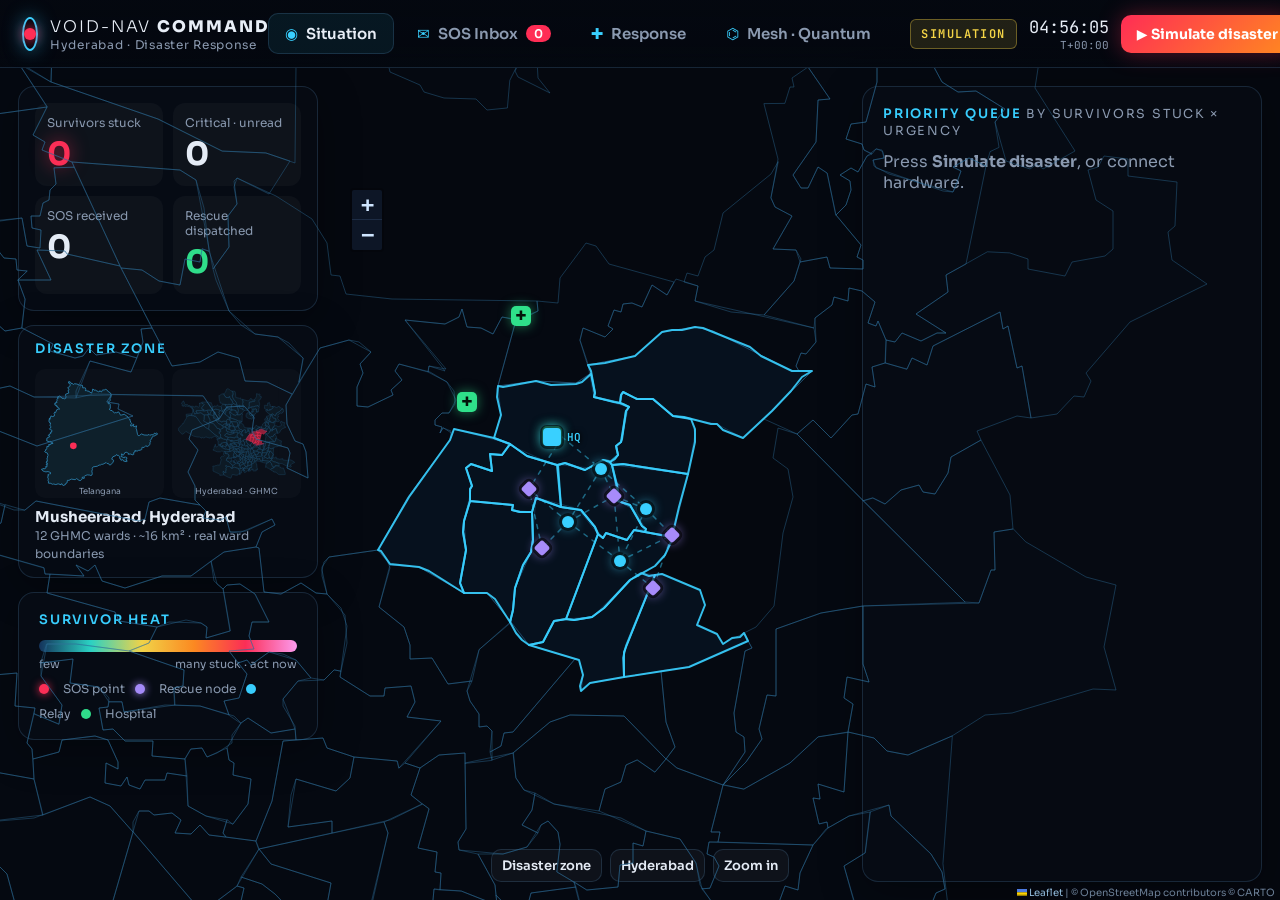
==== commit 3617601a: "Dashboard: declutter map, move semantic compression card to side column Co-Authored-By: Claude Opus " ====
--- a/dashboard/index.html
+++ b/dashboard/index.html
@@ -1,7 +1,7 @@
 <!DOCTYPE html>
 <html lang="en"><head><meta charset="utf-8"><meta name="viewport" content="width=device-width,initial-scale=1">
 <title>VOID-NAV Command · Hyderabad</title>
-<link rel="stylesheet" href="fonts/fonts.css"><link rel="stylesheet" href="style.css?v=3">
+<link rel="stylesheet" href="fonts/fonts.css"><link rel="stylesheet" href="style.css?v=4">
 <link rel="stylesheet" href="lib/leaflet.css"><script src="lib/leaflet.js"></script>
 </head><body>
 <div id="flash"></div>
@@ -44,9 +44,9 @@
   </div>
   <div class="col right">
     <div class="panel attn"><h4>Priority queue <small>by survivors stuck × urgency</small></h4><div id="attnList"><p class="muted">Press <b>Simulate disaster</b>, or connect hardware.</p></div></div>
+    <div id="sc" class="panel sc hidden"></div>
   </div>
   <div id="scenarioBanner" class="banner hidden"></div>
-  <div id="sc" class="panel sc hidden"></div>
   <div class="viewbtns"><button id="vTop" class="ghost sm">Top view</button><button id="vTilt" class="ghost sm">3D view</button><button id="vSpin" class="ghost sm">Auto-orbit</button></div>
 </section>
 
@@ -99,5 +99,5 @@
 </main>
 <div id="toasts"></div>
 <div id="hwHelp" class="hidden"></div>
-<script type="module" src="js/app2.js?v=3"></script>
+<script type="module" src="js/app2.js?v=4"></script>
 </body></html>
--- a/dashboard/style.css
+++ b/dashboard/style.css
@@ -205,3 +205,14 @@
 .pin2 .pin i{min-width:26px;height:26px;font-size:13px}
 .pin2 .pin span{font-size:12px}.pin2 .pin span small{font-size:10px}
 .wlbl{font-size:10px;opacity:.75}
+/* compression card lives in the right column, not on the map */
+.col.right{display:flex;flex-direction:column;gap:14px}
+.col.right .attn{flex:1 1 auto;min-height:0;overflow:auto}
+.sc{position:static!important;transform:none!important;width:auto!important;min-width:0!important;flex:0 0 auto;padding:14px 16px}
+.sc .raw{font-size:14px;min-height:0}
+.sc .fd{font-size:11px;padding:4px 7px}
+.sc .bytes{grid-template-columns:repeat(8,1fr)!important}
+.sc .h b{font-size:11px}
+.wlbl{background:rgba(7,11,20,.9)!important;border:1px solid #1d2c44!important;padding:3px 8px!important;opacity:1}
+.col.right{bottom:18px}.col.right .attn{max-height:none}
+.sc .h{flex-direction:column;align-items:flex-start;gap:2px}
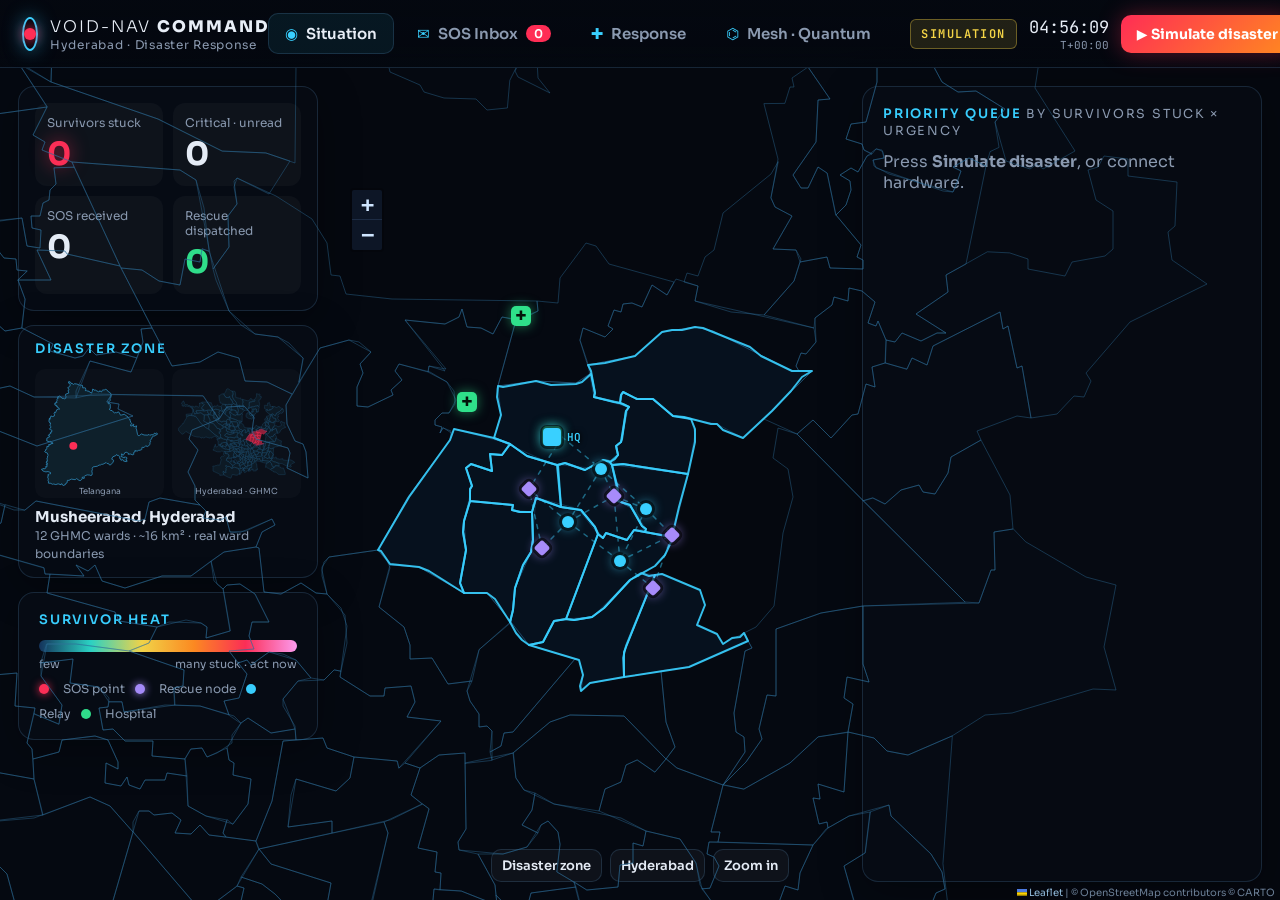
==== commit 20e94266: "Phone SOS demo: captive-portal style phone page, relay server, live dashboard ingest with READ/DISPA" ====
--- a/dashboard/index.html
+++ b/dashboard/index.html
@@ -99,5 +99,5 @@
 </main>
 <div id="toasts"></div>
 <div id="hwHelp" class="hidden"></div>
-<script type="module" src="js/app2.js?v=4"></script>
+<script type="module" src="js/app2.js?v=5"></script>
 </body></html>
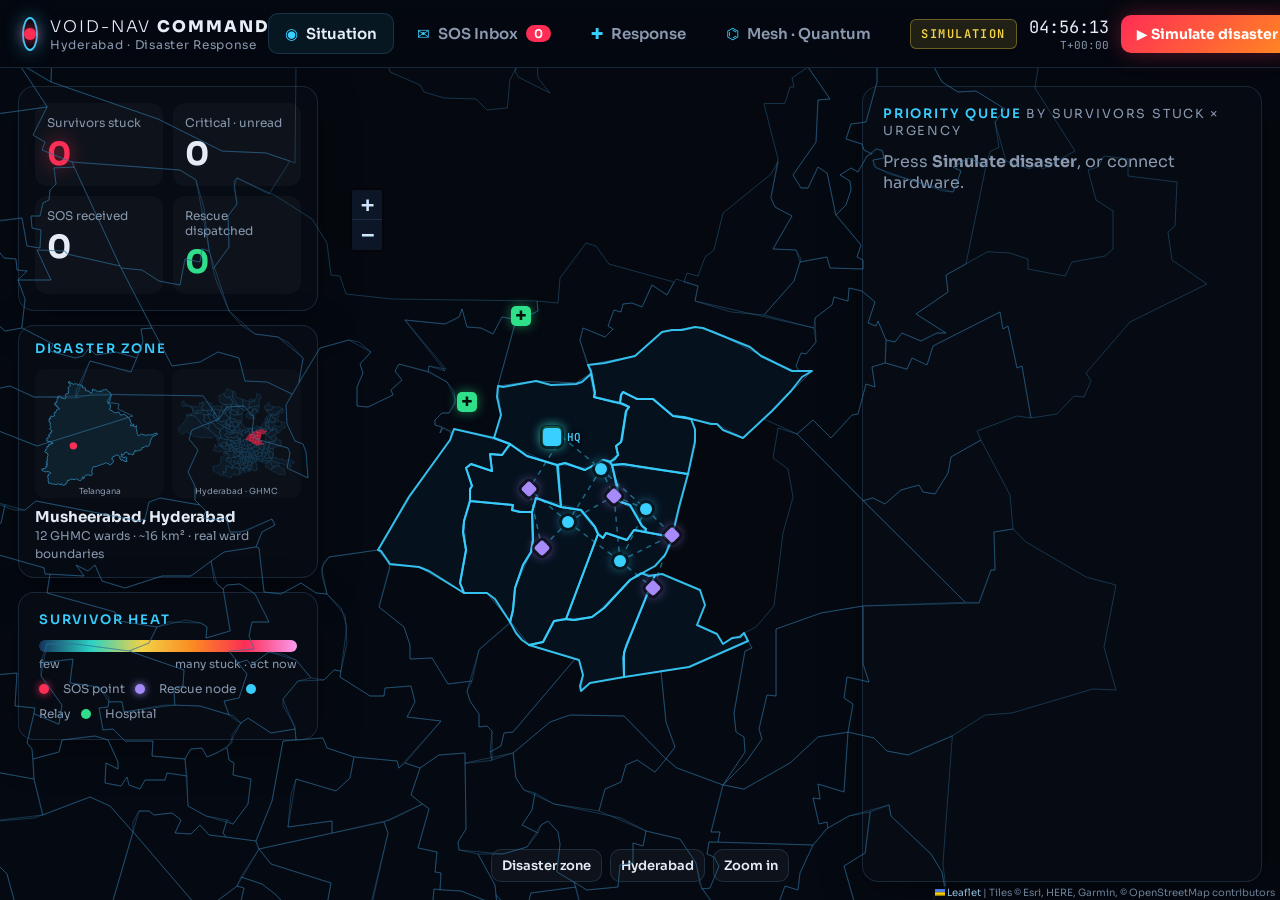
==== commit 9e1fd9b0: "Map: switch base tiles to Esri dark gray (no API key needed) Co-Authored-By: Claude Opus 5.5 <norepl" ====
--- a/dashboard/index.html
+++ b/dashboard/index.html
@@ -99,5 +99,5 @@
 </main>
 <div id="toasts"></div>
 <div id="hwHelp" class="hidden"></div>
-<script type="module" src="js/app2.js?v=5"></script>
+<script type="module" src="js/app2.js?v=6"></script>
 </body></html>
